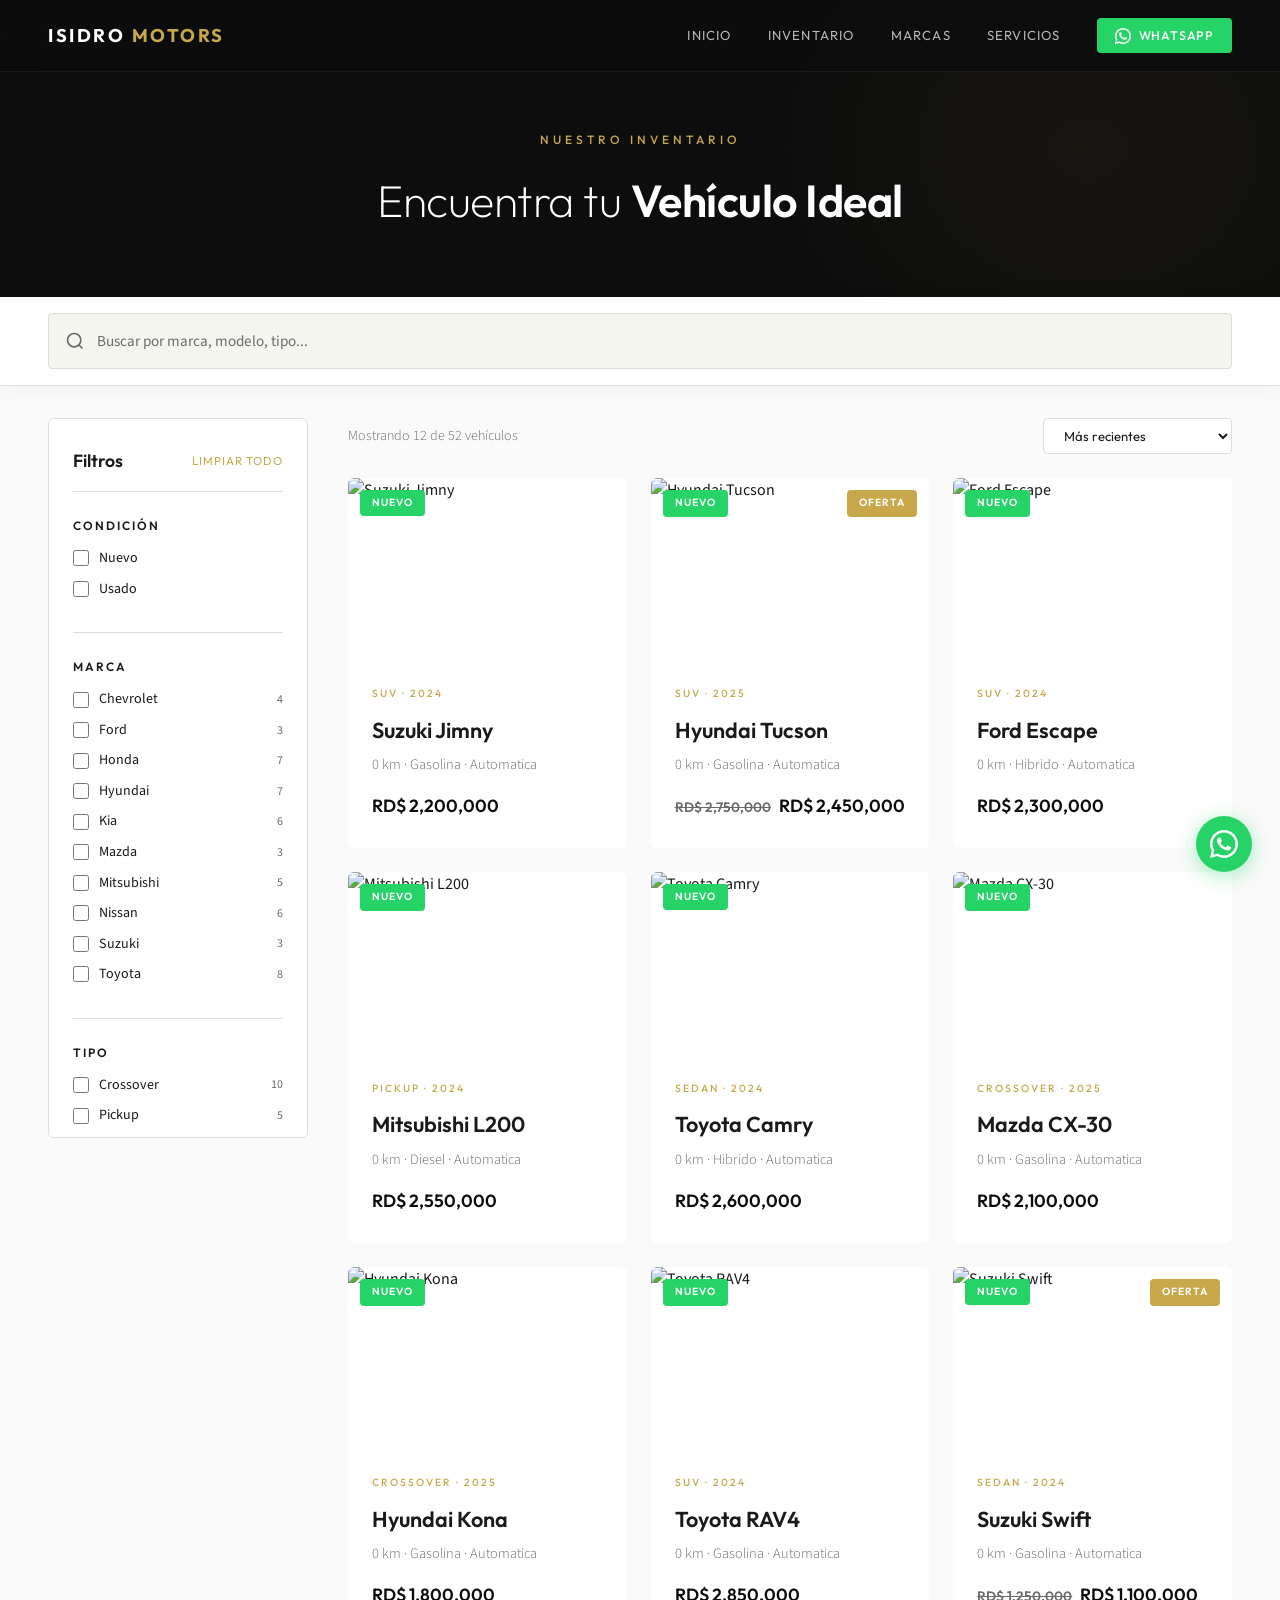
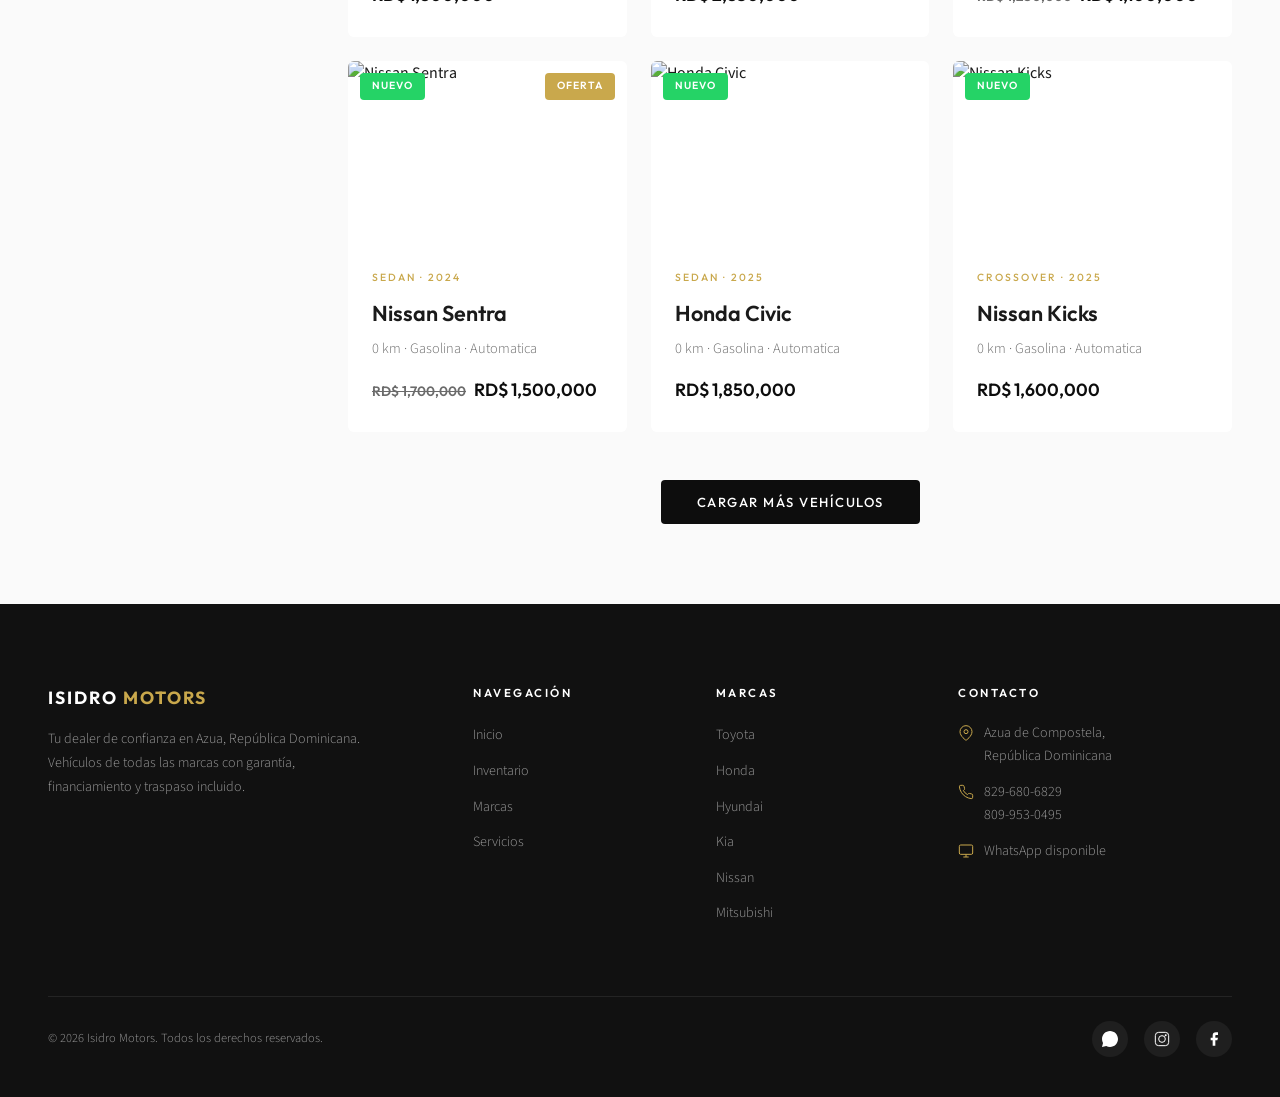
==== inventario.html @ aa9e4e42 "Isidro Motors — sitio web completo con inventario de 52 vehículos - Homepage con hero search, featur" ====
<!DOCTYPE html>
<html lang="es">
<head>
  <meta charset="UTF-8">
  <meta name="viewport" content="width=device-width, initial-scale=1.0">
  <title>Inventario — Isidro Motors</title>
  <meta name="description" content="Explora nuestro inventario completo de vehículos en Azua.">
  <link rel="preconnect" href="https://fonts.googleapis.com">
  <link rel="preconnect" href="https://fonts.gstatic.com" crossorigin>
  <link href="https://fonts.googleapis.com/css2?family=Bebas+Neue&family=Outfit:wght@200;300;400;500;600;700&family=Source+Sans+3:wght@300;400;500;600&display=swap" rel="stylesheet">
  <link rel="stylesheet" href="css/shared.css">
  <link rel="stylesheet" href="css/inventario.css">
</head>
<body>

  <!-- ═══════════════════════════════════════════
       NAVBAR
  ═══════════════════════════════════════════ -->
  <nav class="navbar" id="navbar">
    <a href="index.html" class="navbar__logo">ISIDRO <span>MOTORS</span></a>
    <div class="navbar__links">
      <a href="index.html">Inicio</a>
      <a href="inventario.html">Inventario</a>
      <a href="index.html#marcas">Marcas</a>
      <a href="index.html#servicios">Servicios</a>
      <a href="https://wa.me/18296806829?text=Hola%2C%20me%20interesa%20un%20veh%C3%ADculo" class="navbar__whatsapp" target="_blank" rel="noopener">
        <svg viewBox="0 0 24 24"><path d="M17.472 14.382c-.297-.149-1.758-.867-2.03-.967-.273-.099-.471-.148-.67.15-.197.297-.767.966-.94 1.164-.173.199-.347.223-.644.075-.297-.15-1.255-.463-2.39-1.475-.883-.788-1.48-1.761-1.653-2.059-.173-.297-.018-.458.13-.606.134-.133.298-.347.446-.52.149-.174.198-.298.298-.497.099-.198.05-.371-.025-.52-.075-.149-.669-1.612-.916-2.207-.242-.579-.487-.5-.669-.51-.173-.008-.371-.01-.57-.01-.198 0-.52.074-.792.372-.272.297-1.04 1.016-1.04 2.479 0 1.462 1.065 2.875 1.213 3.074.149.198 2.096 3.2 5.077 4.487.709.306 1.262.489 1.694.625.712.227 1.36.195 1.871.118.571-.085 1.758-.719 2.006-1.413.248-.694.248-1.289.173-1.413-.074-.124-.272-.198-.57-.347z"/><path d="M12 0C5.373 0 0 5.373 0 12c0 2.118.553 4.106 1.519 5.834L0 24l6.335-1.652A11.943 11.943 0 0012 24c6.627 0 12-5.373 12-12S18.627 0 12 0zm0 21.818c-1.855 0-3.63-.5-5.182-1.446l-.37-.222-3.842 1.007 1.024-3.742-.243-.387A9.78 9.78 0 012.182 12c0-5.41 4.408-9.818 9.818-9.818S21.818 6.59 21.818 12s-4.408 9.818-9.818 9.818z"/></svg>
        WhatsApp
      </a>
    </div>
    <button class="navbar__burger" id="burger" aria-label="Abrir menu">
      <span></span><span></span><span></span>
    </button>
  </nav>

  <!-- Mobile Menu -->
  <div class="mobile-menu" id="mobileMenu">
    <a href="index.html" class="mobile-link">Inicio</a>
    <a href="inventario.html" class="mobile-link">Inventario</a>
    <a href="index.html#marcas" class="mobile-link">Marcas</a>
    <a href="index.html#servicios" class="mobile-link">Servicios</a>
    <a href="https://wa.me/18296806829?text=Hola%2C%20me%20interesa%20un%20veh%C3%ADculo" target="_blank" rel="noopener" class="btn btn--whatsapp" style="margin-top:16px;">
      <svg viewBox="0 0 24 24" style="width:18px;height:18px;fill:#fff"><path d="M17.472 14.382c-.297-.149-1.758-.867-2.03-.967-.273-.099-.471-.148-.67.15-.197.297-.767.966-.94 1.164-.173.199-.347.223-.644.075-.297-.15-1.255-.463-2.39-1.475-.883-.788-1.48-1.761-1.653-2.059-.173-.297-.018-.458.13-.606.134-.133.298-.347.446-.52.149-.174.198-.298.298-.497.099-.198.05-.371-.025-.52-.075-.149-.669-1.612-.916-2.207-.242-.579-.487-.5-.669-.51-.173-.008-.371-.01-.57-.01-.198 0-.52.074-.792.372-.272.297-1.04 1.016-1.04 2.479 0 1.462 1.065 2.875 1.213 3.074.149.198 2.096 3.2 5.077 4.487.709.306 1.262.489 1.694.625.712.227 1.36.195 1.871.118.571-.085 1.758-.719 2.006-1.413.248-.694.248-1.289.173-1.413-.074-.124-.272-.198-.57-.347z"/><path d="M12 0C5.373 0 0 5.373 0 12c0 2.118.553 4.106 1.519 5.834L0 24l6.335-1.652A11.943 11.943 0 0012 24c6.627 0 12-5.373 12-12S18.627 0 12 0zm0 21.818c-1.855 0-3.63-.5-5.182-1.446l-.37-.222-3.842 1.007 1.024-3.742-.243-.387A9.78 9.78 0 012.182 12c0-5.41 4.408-9.818 9.818-9.818S21.818 6.59 21.818 12s-4.408 9.818-9.818 0z"/></svg>
      WhatsApp
    </a>
  </div>

  <!-- ═══════════════════════════════════════════
       MINI HERO
  ═══════════════════════════════════════════ -->
  <section class="inv-hero">
    <div class="section-header" style="margin-bottom:0">
      <p class="section-label" style="color:var(--color-accent)">Nuestro Inventario</p>
      <h1 class="inv-hero__title">Encuentra tu <strong>Vehículo Ideal</strong></h1>
    </div>
  </section>

  <!-- ═══════════════════════════════════════════
       STICKY SEARCH BAR
  ═══════════════════════════════════════════ -->
  <div class="inv-search" id="invSearch">
    <div class="inv-search__inner">
      <svg class="inv-search__icon" viewBox="0 0 24 24"><circle cx="11" cy="11" r="8"/><line x1="21" y1="21" x2="16.65" y2="16.65"/></svg>
      <input type="text" id="searchInput" placeholder="Buscar por marca, modelo, tipo..." autocomplete="off">
      <button class="inv-search__clear" id="searchClear" style="display:none">&times;</button>
    </div>
  </div>

  <!-- ═══════════════════════════════════════════
       MAIN CONTENT (SIDEBAR + RESULTS)
  ═══════════════════════════════════════════ -->
  <main class="inv-main">
    <!-- FILTER OVERLAY (mobile) -->
    <div class="inv-filters-overlay" id="filtersOverlay"></div>

    <!-- FILTER SIDEBAR -->
    <aside class="inv-filters" id="filterSidebar">
      <div class="inv-filters__header">
        <h3 class="inv-filters__title">Filtros</h3>
        <button class="inv-filters__close" id="filtersClose">&times;</button>
        <button class="inv-filters__reset" id="resetFilters">Limpiar todo</button>
      </div>

      <!-- Condicion -->
      <div class="inv-filter-group">
        <h4 class="inv-filter-group__title">Condición</h4>
        <label class="inv-checkbox"><input type="checkbox" value="Nuevo" name="condicion"> Nuevo</label>
        <label class="inv-checkbox"><input type="checkbox" value="Usado" name="condicion"> Usado</label>
      </div>

      <!-- Marca - populated by JS -->
      <div class="inv-filter-group">
        <h4 class="inv-filter-group__title">Marca</h4>
        <div id="brandFilters"></div>
      </div>

      <!-- Tipo - populated by JS -->
      <div class="inv-filter-group">
        <h4 class="inv-filter-group__title">Tipo</h4>
        <div id="typeFilters"></div>
      </div>

      <!-- Año -->
      <div class="inv-filter-group">
        <h4 class="inv-filter-group__title">Año</h4>
        <div class="inv-range-row">
          <select id="yearFrom"><option value="">Desde</option></select>
          <span>—</span>
          <select id="yearTo"><option value="">Hasta</option></select>
        </div>
      </div>

      <!-- Precio -->
      <div class="inv-filter-group">
        <h4 class="inv-filter-group__title">Precio (RD$)</h4>
        <div class="inv-range-row">
          <select id="priceFrom"><option value="">Mínimo</option></select>
          <span>—</span>
          <select id="priceTo"><option value="">Máximo</option></select>
        </div>
      </div>

      <!-- Combustible -->
      <div class="inv-filter-group">
        <h4 class="inv-filter-group__title">Combustible</h4>
        <div id="fuelFilters"></div>
      </div>

      <!-- Transmision -->
      <div class="inv-filter-group">
        <h4 class="inv-filter-group__title">Transmisión</h4>
        <label class="inv-checkbox"><input type="checkbox" value="Automatica" name="transmision"> Automática</label>
        <label class="inv-checkbox"><input type="checkbox" value="Manual" name="transmision"> Manual</label>
      </div>
    </aside>

    <!-- RESULTS -->
    <section class="inv-results">
      <div class="inv-toolbar">
        <p class="inv-toolbar__count" id="resultCount"></p>
        <div class="inv-toolbar__actions">
          <button class="inv-toolbar__filter-btn" id="mobileFilterToggle">
            <svg viewBox="0 0 24 24"><line x1="4" y1="6" x2="20" y2="6"/><line x1="4" y1="12" x2="16" y2="12"/><line x1="4" y1="18" x2="12" y2="18"/></svg>
            Filtros
          </button>
          <select class="inv-sort" id="sortSelect">
            <option value="recientes">Más recientes</option>
            <option value="precio-asc">Precio: menor a mayor</option>
            <option value="precio-desc">Precio: mayor a menor</option>
            <option value="ano-desc">Año: más nuevo</option>
            <option value="ano-asc">Año: más antiguo</option>
            <option value="marca-az">Marca: A-Z</option>
          </select>
        </div>
      </div>

      <div class="inv-active-filters" id="activeFilters"></div>
      <div class="inv-grid" id="vehicleGrid"></div>

      <div class="inv-pagination" id="pagination">
        <button class="btn btn--dark" id="loadMoreBtn">Cargar Más Vehículos</button>
      </div>

      <div class="inv-empty" id="emptyState" style="display:none">
        <svg viewBox="0 0 24 24" style="width:64px;height:64px;stroke:var(--color-text-muted);fill:none;stroke-width:1"><circle cx="11" cy="11" r="8"/><line x1="21" y1="21" x2="16.65" y2="16.65"/></svg>
        <h3>No se encontraron vehículos</h3>
        <p>Intenta con otros filtros o contáctanos por WhatsApp</p>
        <button class="btn btn--accent" id="emptyReset">Limpiar Filtros</button>
      </div>
    </section>
  </main>

  <!-- ═══════════════════════════════════════════
       FOOTER
  ═══════════════════════════════════════════ -->
  <footer>
    <div class="footer__inner">
      <div>
        <p class="footer__brand-name">ISIDRO <span>MOTORS</span></p>
        <p class="footer__brand-text">Tu dealer de confianza en Azua, República Dominicana. Vehículos de todas las marcas con garantía, financiamiento y traspaso incluido.</p>
      </div>
      <div>
        <h4 class="footer__heading">Navegación</h4>
        <ul class="footer__links">
          <li><a href="index.html">Inicio</a></li>
          <li><a href="inventario.html">Inventario</a></li>
          <li><a href="index.html#marcas">Marcas</a></li>
          <li><a href="index.html#servicios">Servicios</a></li>
        </ul>
      </div>
      <div>
        <h4 class="footer__heading">Marcas</h4>
        <ul class="footer__links">
          <li><a href="index.html#marcas">Toyota</a></li>
          <li><a href="index.html#marcas">Honda</a></li>
          <li><a href="index.html#marcas">Hyundai</a></li>
          <li><a href="index.html#marcas">Kia</a></li>
          <li><a href="index.html#marcas">Nissan</a></li>
          <li><a href="index.html#marcas">Mitsubishi</a></li>
        </ul>
      </div>
      <div>
        <h4 class="footer__heading">Contacto</h4>
        <div class="footer__contact-item">
          <svg viewBox="0 0 24 24"><path d="M21 10c0 7-9 13-9 13s-9-6-9-13a9 9 0 0 1 18 0z"/><circle cx="12" cy="10" r="3"/></svg>
          <span>Azua de Compostela,<br>República Dominicana</span>
        </div>
        <div class="footer__contact-item">
          <svg viewBox="0 0 24 24"><path d="M22 16.92v3a2 2 0 0 1-2.18 2 19.79 19.79 0 0 1-8.63-3.07 19.5 19.5 0 0 1-6-6 19.79 19.79 0 0 1-3.07-8.67A2 2 0 0 1 4.11 2h3a2 2 0 0 1 2 1.72c.127.96.361 1.903.7 2.81a2 2 0 0 1-.45 2.11L8.09 9.91a16 16 0 0 0 6 6l1.27-1.27a2 2 0 0 1 2.11-.45c.907.339 1.85.573 2.81.7A2 2 0 0 1 22 16.92z"/></svg>
          <span>829-680-6829<br>809-953-0495</span>
        </div>
        <div class="footer__contact-item">
          <svg viewBox="0 0 24 24"><rect x="2" y="3" width="20" height="14" rx="2" ry="2"/><line x1="8" y1="21" x2="16" y2="21"/><line x1="12" y1="17" x2="12" y2="21"/></svg>
          <span>WhatsApp disponible</span>
        </div>
      </div>
    </div>
    <div class="footer__bottom">
      <p class="footer__copy">&copy; 2026 Isidro Motors. Todos los derechos reservados.</p>
      <div class="footer__socials">
        <a href="https://wa.me/18296806829" target="_blank" rel="noopener" aria-label="WhatsApp">
          <svg viewBox="0 0 24 24"><path d="M17.472 14.382c-.297-.149-1.758-.867-2.03-.967-.273-.099-.471-.148-.67.15-.197.297-.767.966-.94 1.164-.173.199-.347.223-.644.075-.297-.15-1.255-.463-2.39-1.475-.883-.788-1.48-1.761-1.653-2.059-.173-.297-.018-.458.13-.606.134-.133.298-.347.446-.52.149-.174.198-.298.298-.497.099-.198.05-.371-.025-.52-.075-.149-.669-1.612-.916-2.207-.242-.579-.487-.5-.669-.51-.173-.008-.371-.01-.57-.01-.198 0-.52.074-.792.372-.272.297-1.04 1.016-1.04 2.479 0 1.462 1.065 2.875 1.213 3.074.149.198 2.096 3.2 5.077 4.487.709.306 1.262.489 1.694.625.712.227 1.36.195 1.871.118.571-.085 1.758-.719 2.006-1.413.248-.694.248-1.289.173-1.413-.074-.124-.272-.198-.57-.347z"/><path d="M12 0C5.373 0 0 5.373 0 12c0 2.118.553 4.106 1.519 5.834L0 24l6.335-1.652A11.943 11.943 0 0012 24c6.627 0 12-5.373 12-12S18.627 0 12 0z"/></svg>
        </a>
        <a href="https://www.instagram.com/" target="_blank" rel="noopener" aria-label="Instagram">
          <svg viewBox="0 0 24 24"><rect x="2" y="2" width="20" height="20" rx="5" ry="5" fill="none" stroke="#fff" stroke-width="1.5"/><circle cx="12" cy="12" r="5" fill="none" stroke="#fff" stroke-width="1.5"/><circle cx="17.5" cy="6.5" r="1.5" fill="#fff"/></svg>
        </a>
        <a href="https://www.facebook.com/" target="_blank" rel="noopener" aria-label="Facebook">
          <svg viewBox="0 0 24 24"><path d="M18 2h-3a5 5 0 0 0-5 5v3H7v4h3v8h4v-8h3l1-4h-4V7a1 1 0 0 1 1-1h3z"/></svg>
        </a>
      </div>
    </div>
  </footer>

  <!-- ═══════════════════════════════════════════
       FLOATING WHATSAPP BUTTON
  ═══════════════════════════════════════════ -->
  <a href="https://wa.me/18296806829?text=Hola%2C%20me%20interesa%20un%20veh%C3%ADculo%20en%20Isidro%20Motors" target="_blank" rel="noopener" class="whatsapp-float" aria-label="Contactar por WhatsApp">
    <svg viewBox="0 0 24 24"><path d="M17.472 14.382c-.297-.149-1.758-.867-2.03-.967-.273-.099-.471-.148-.67.15-.197.297-.767.966-.94 1.164-.173.199-.347.223-.644.075-.297-.15-1.255-.463-2.39-1.475-.883-.788-1.48-1.761-1.653-2.059-.173-.297-.018-.458.13-.606.134-.133.298-.347.446-.52.149-.174.198-.298.298-.497.099-.198.05-.371-.025-.52-.075-.149-.669-1.612-.916-2.207-.242-.579-.487-.5-.669-.51-.173-.008-.371-.01-.57-.01-.198 0-.52.074-.792.372-.272.297-1.04 1.016-1.04 2.479 0 1.462 1.065 2.875 1.213 3.074.149.198 2.096 3.2 5.077 4.487.709.306 1.262.489 1.694.625.712.227 1.36.195 1.871.118.571-.085 1.758-.719 2.006-1.413.248-.694.248-1.289.173-1.413-.074-.124-.272-.198-.57-.347z"/><path d="M12 0C5.373 0 0 5.373 0 12c0 2.118.553 4.106 1.519 5.834L0 24l6.335-1.652A11.943 11.943 0 0012 24c6.627 0 12-5.373 12-12S18.627 0 12 0zm0 21.818c-1.855 0-3.63-.5-5.182-1.446l-.37-.222-3.842 1.007 1.024-3.742-.243-.387A9.78 9.78 0 012.182 12c0-5.41 4.408-9.818 9.818-9.818S21.818 6.59 21.818 12s-4.408 9.818-9.818 9.818z"/></svg>
  </a>

  <!-- ═══════════════════════════════════════════
       SCRIPTS
  ═══════════════════════════════════════════ -->
  <script src="js/vehiculos-data.js"></script>
  <script src="js/shared.js"></script>
  <script src="js/inventario.js"></script>
</body>
</html>
---- css/shared.css ----
/* ═══════════════════════════════════════════
   DESIGN TOKENS
═══════════════════════════════════════════ */
:root {
  --color-primary: #0d0d0d;
  --color-secondary: #1a1a1a;
  --color-dark: #111111;
  --color-accent: #c9a84c;
  --color-accent-hover: #b8932f;
  --color-bg-light: #f5f5f0;
  --color-bg-white: #fafafa;
  --color-bg-warm: #f0ece4;
  --color-text-dark: #1a1a1a;
  --color-text-light: #e8e6e1;
  --color-text-muted: #6b6b6b;
  --color-text-muted-light: #999;
  --color-border: #e0ddd5;
  --color-overlay: rgba(10, 10, 10, 0.55);
  --font-display: 'Bebas Neue', 'Impact', sans-serif;
  --font-heading: 'Outfit', 'Helvetica Neue', sans-serif;
  --font-body: 'Source Sans 3', 'Helvetica', sans-serif;
  --radius-sm: 4px;
  --radius-md: 6px;
  --transition: 0.3s cubic-bezier(0.25, 0.46, 0.45, 0.94);
  --max-width: 1340px;
}

/* ═══════════════════════════════════════════
   RESET & BASE
═══════════════════════════════════════════ */
*, *::before, *::after {
  margin: 0;
  padding: 0;
  box-sizing: border-box;
}

html {
  scroll-behavior: smooth;
  -webkit-font-smoothing: antialiased;
  -moz-osx-font-smoothing: grayscale;
}

body {
  font-family: var(--font-body);
  font-weight: 400;
  color: var(--color-text-dark);
  background: var(--color-bg-white);
  line-height: 1.6;
  overflow-x: hidden;
}

img {
  max-width: 100%;
  height: auto;
  display: block;
}

a {
  text-decoration: none;
  color: inherit;
  transition: color var(--transition);
}

ul { list-style: none; }

/* ═══════════════════════════════════════════
   NAVBAR
═══════════════════════════════════════════ */
.navbar {
  position: fixed;
  top: 0;
  left: 0;
  width: 100%;
  z-index: 9999;
  padding: 0 48px;
  height: 72px;
  display: flex;
  align-items: center;
  justify-content: space-between;
  background: rgba(13, 13, 13, 0.92);
  backdrop-filter: blur(20px);
  -webkit-backdrop-filter: blur(20px);
  border-bottom: 1px solid rgba(255,255,255,0.06);
  transition: background var(--transition), box-shadow var(--transition);
}

.navbar.scrolled {
  background: rgba(13, 13, 13, 0.98);
  box-shadow: 0 2px 40px rgba(0,0,0,0.3);
}

.navbar__logo {
  font-family: var(--font-heading);
  font-weight: 700;
  font-size: 1.15rem;
  color: #fff;
  letter-spacing: 2.5px;
  text-transform: uppercase;
  white-space: nowrap;
}

.navbar__logo span {
  color: var(--color-accent);
}

.navbar__links {
  display: flex;
  gap: 36px;
  align-items: center;
}

.navbar__links a {
  font-family: var(--font-heading);
  font-size: 0.82rem;
  font-weight: 400;
  color: rgba(255,255,255,0.7);
  letter-spacing: 1.2px;
  text-transform: uppercase;
  transition: color var(--transition);
  position: relative;
}

.navbar__links a::after {
  content: '';
  position: absolute;
  bottom: -4px;
  left: 0;
  width: 0;
  height: 1px;
  background: var(--color-accent);
  transition: width var(--transition);
}

.navbar__links a:hover {
  color: #fff;
}

.navbar__links a:hover::after {
  width: 100%;
}

.navbar__whatsapp {
  display: flex;
  align-items: center;
  gap: 8px;
  background: #25D366;
  color: #fff !important;
  padding: 8px 18px;
  border-radius: var(--radius-sm);
  font-size: 0.78rem !important;
  font-weight: 500 !important;
  letter-spacing: 0.8px !important;
  transition: background var(--transition), transform var(--transition) !important;
}

.navbar__whatsapp:hover {
  background: #1fb855 !important;
  transform: translateY(-1px);
}

.navbar__whatsapp::after { display: none !important; }

.navbar__whatsapp svg {
  width: 16px;
  height: 16px;
  fill: #fff;
}

.navbar__burger {
  display: none;
  flex-direction: column;
  gap: 5px;
  cursor: pointer;
  padding: 4px;
  background: none;
  border: none;
}

.navbar__burger span {
  display: block;
  width: 24px;
  height: 2px;
  background: #fff;
  transition: transform var(--transition), opacity var(--transition);
}

.navbar__burger.active span:nth-child(1) {
  transform: rotate(45deg) translate(5px, 5px);
}
.navbar__burger.active span:nth-child(2) {
  opacity: 0;
}
.navbar__burger.active span:nth-child(3) {
  transform: rotate(-45deg) translate(5px, -5px);
}

/* ═══════════════════════════════════════════
   BUTTONS
═══════════════════════════════════════════ */
.btn {
  display: inline-flex;
  align-items: center;
  gap: 8px;
  font-family: var(--font-heading);
  font-size: 0.82rem;
  font-weight: 500;
  letter-spacing: 1.5px;
  text-transform: uppercase;
  padding: 14px 36px;
  border: none;
  border-radius: var(--radius-sm);
  cursor: pointer;
  transition: all var(--transition);
}

.btn--primary {
  background: #fff;
  color: var(--color-primary);
}

.btn--primary:hover {
  background: var(--color-accent);
  color: #fff;
  transform: translateY(-2px);
  box-shadow: 0 8px 30px rgba(201, 168, 76, 0.3);
}

.btn--outline {
  background: transparent;
  color: #fff;
  border: 1px solid rgba(255,255,255,0.35);
}

.btn--outline:hover {
  border-color: #fff;
  background: rgba(255,255,255,0.08);
  transform: translateY(-2px);
}

.btn--dark {
  background: var(--color-primary);
  color: #fff;
}

.btn--dark:hover {
  background: var(--color-secondary);
  transform: translateY(-2px);
  box-shadow: 0 8px 30px rgba(0,0,0,0.2);
}

.btn--accent {
  background: var(--color-accent);
  color: #fff;
}

.btn--accent:hover {
  background: var(--color-accent-hover);
  transform: translateY(-2px);
  box-shadow: 0 8px 30px rgba(201, 168, 76, 0.3);
}

.btn--whatsapp {
  background: #25D366;
  color: #fff;
}

.btn--whatsapp:hover {
  background: #1fb855;
  transform: translateY(-2px);
  box-shadow: 0 8px 30px rgba(37,211,102,0.3);
}

.btn--whatsapp svg {
  width: 18px;
  height: 18px;
  fill: #fff;
}

/* ═══════════════════════════════════════════
   SECTION HEADER
═══════════════════════════════════════════ */
.section-header {
  text-align: center;
  margin-bottom: 64px;
}

.section-label {
  font-family: var(--font-heading);
  font-size: 0.75rem;
  font-weight: 500;
  color: var(--color-accent);
  letter-spacing: 4px;
  text-transform: uppercase;
  margin-bottom: 16px;
}

.section-title {
  font-family: var(--font-heading);
  font-size: clamp(2rem, 3.5vw, 3rem);
  font-weight: 200;
  color: var(--color-text-dark);
  letter-spacing: -0.5px;
  line-height: 1.15;
}

.section-title strong {
  font-weight: 600;
}

/* ═══════════════════════════════════════════
   FEATURED CARDS
═══════════════════════════════════════════ */
.featured__grid {
  display: grid;
  grid-template-columns: repeat(3, 1fr);
  gap: 24px;
  max-width: var(--max-width);
  margin: 0 auto;
}

.featured__card {
  position: relative;
  border-radius: var(--radius-md);
  overflow: hidden;
  background: #fff;
  transition: transform var(--transition), box-shadow var(--transition);
  cursor: pointer;
}

.featured__card:hover {
  transform: translateY(-6px);
  box-shadow: 0 20px 60px rgba(0,0,0,0.1);
}

.featured__card-img {
  width: 100%;
  aspect-ratio: 16/10;
  object-fit: cover;
  transition: transform 0.6s ease;
}

.featured__card:hover .featured__card-img {
  transform: scale(1.04);
}

.featured__card-body {
  padding: 28px 24px;
}

.featured__card-tag {
  display: inline-block;
  font-family: var(--font-heading);
  font-size: 0.65rem;
  font-weight: 500;
  letter-spacing: 2px;
  text-transform: uppercase;
  color: var(--color-accent);
  margin-bottom: 10px;
}

.featured__card-title {
  font-family: var(--font-heading);
  font-size: 1.35rem;
  font-weight: 600;
  color: var(--color-text-dark);
  margin-bottom: 6px;
}

.featured__card-desc {
  font-size: 0.9rem;
  color: var(--color-text-muted);
  font-weight: 300;
  margin-bottom: 16px;
}

.featured__card-price {
  font-family: var(--font-heading);
  font-size: 1.1rem;
  font-weight: 600;
  color: var(--color-primary);
}

.featured__card-price span {
  font-size: 0.8rem;
  font-weight: 300;
  color: var(--color-text-muted);
}

/* ═══════════════════════════════════════════
   MOBILE MENU OVERLAY
═══════════════════════════════════════════ */
.mobile-menu {
  position: fixed;
  inset: 0;
  background: rgba(13,13,13,0.98);
  z-index: 9998;
  display: flex;
  flex-direction: column;
  align-items: center;
  justify-content: center;
  gap: 32px;
  opacity: 0;
  pointer-events: none;
  transition: opacity 0.4s ease;
}

.mobile-menu.active {
  opacity: 1;
  pointer-events: all;
}

.mobile-menu a {
  font-family: var(--font-heading);
  font-size: 1.8rem;
  font-weight: 300;
  color: rgba(255,255,255,0.8);
  letter-spacing: 3px;
  text-transform: uppercase;
  transition: color var(--transition);
}

.mobile-menu a:hover {
  color: var(--color-accent);
}

/* ═══════════════════════════════════════════
   FOOTER
═══════════════════════════════════════════ */
footer {
  background: var(--color-dark);
  color: var(--color-text-muted-light);
  padding: 80px 48px 40px;
}

.footer__inner {
  max-width: var(--max-width);
  margin: 0 auto;
  display: grid;
  grid-template-columns: 2fr 1fr 1fr 1.5fr;
  gap: 60px;
}

.footer__brand-name {
  font-family: var(--font-heading);
  font-size: 1.1rem;
  font-weight: 700;
  color: #fff;
  letter-spacing: 2px;
  text-transform: uppercase;
  margin-bottom: 16px;
}

.footer__brand-name span {
  color: var(--color-accent);
}

.footer__brand-text {
  font-size: 0.88rem;
  line-height: 1.7;
  color: var(--color-text-muted-light);
  font-weight: 300;
  max-width: 320px;
}

.footer__heading {
  font-family: var(--font-heading);
  font-size: 0.72rem;
  font-weight: 600;
  color: #fff;
  letter-spacing: 2.5px;
  text-transform: uppercase;
  margin-bottom: 20px;
}

.footer__links li {
  margin-bottom: 10px;
}

.footer__links a {
  font-size: 0.88rem;
  color: var(--color-text-muted-light);
  font-weight: 300;
  transition: color var(--transition);
}

.footer__links a:hover {
  color: var(--color-accent);
}

.footer__contact-item {
  display: flex;
  align-items: flex-start;
  gap: 10px;
  margin-bottom: 14px;
  font-size: 0.88rem;
  font-weight: 300;
}

.footer__contact-item svg {
  width: 16px;
  height: 16px;
  stroke: var(--color-accent);
  fill: none;
  stroke-width: 1.5;
  flex-shrink: 0;
  margin-top: 3px;
}

.footer__bottom {
  max-width: var(--max-width);
  margin: 60px auto 0;
  padding-top: 24px;
  border-top: 1px solid rgba(255,255,255,0.08);
  display: flex;
  justify-content: space-between;
  align-items: center;
  flex-wrap: wrap;
  gap: 16px;
}

.footer__copy {
  font-size: 0.78rem;
  color: var(--color-text-muted-light);
  font-weight: 300;
}

.footer__socials {
  display: flex;
  gap: 16px;
}

.footer__socials a {
  width: 36px;
  height: 36px;
  border-radius: 50%;
  background: rgba(255,255,255,0.06);
  display: flex;
  align-items: center;
  justify-content: center;
  transition: background var(--transition), transform var(--transition);
}

.footer__socials a:hover {
  background: var(--color-accent);
  transform: translateY(-2px);
}

.footer__socials svg {
  width: 16px;
  height: 16px;
  fill: #fff;
}

/* ═══════════════════════════════════════════
   FLOATING WHATSAPP BUTTON
═══════════════════════════════════════════ */
.whatsapp-float {
  position: fixed;
  bottom: 28px;
  right: 28px;
  width: 56px;
  height: 56px;
  background: #25D366;
  border-radius: 50%;
  display: flex;
  align-items: center;
  justify-content: center;
  z-index: 9998;
  box-shadow: 0 4px 20px rgba(37,211,102,0.4);
  transition: transform var(--transition), box-shadow var(--transition);
  cursor: pointer;
}

.whatsapp-float:hover {
  transform: scale(1.08);
  box-shadow: 0 6px 28px rgba(37,211,102,0.5);
}

.whatsapp-float svg {
  width: 28px;
  height: 28px;
  fill: #fff;
}

/* ═══════════════════════════════════════════
   ANIMATIONS
═══════════════════════════════════════════ */
@keyframes fadeUp {
  to {
    opacity: 1;
    transform: translateY(0);
  }
}

.reveal {
  opacity: 0;
  transform: translateY(40px);
  transition: opacity 0.7s ease, transform 0.7s ease;
}

.reveal.visible {
  opacity: 1;
  transform: translateY(0);
}

.reveal-stagger {
  opacity: 0;
  transform: translateY(30px);
  transition: opacity 0.6s ease, transform 0.6s ease;
}

.reveal-stagger.visible {
  opacity: 1;
  transform: translateY(0);
}

/* ═══════════════════════════════════════════
   RESPONSIVE
═══════════════════════════════════════════ */
@media (max-width: 1200px) {
  .footer__inner {
    grid-template-columns: 1fr 1fr;
    gap: 40px;
  }
}

@media (max-width: 1024px) {
  .featured__grid {
    grid-template-columns: repeat(2, 1fr);
  }

  .navbar__links {
    display: none;
  }

  .navbar__burger {
    display: flex;
  }

  .navbar {
    padding: 0 24px;
  }

  .featured,
  footer {
    padding-left: 24px;
    padding-right: 24px;
  }
}

@media (max-width: 768px) {
  .featured__grid {
    grid-template-columns: 1fr;
    max-width: 500px;
  }

  .footer__inner {
    grid-template-columns: 1fr;
    gap: 36px;
  }

  .footer__bottom {
    flex-direction: column;
    text-align: center;
  }
}

@media (max-width: 480px) {
  .featured,
  footer {
    padding-left: 16px;
    padding-right: 16px;
  }
}

/* ═══════════════════════════════════════════
   INVENTORY BADGES
═══════════════════════════════════════════ */
.inv-badge {
  position: absolute;
  top: 12px;
  left: 12px;
  font-family: var(--font-heading);
  font-size: 0.65rem;
  font-weight: 600;
  letter-spacing: 1px;
  text-transform: uppercase;
  padding: 5px 12px;
  border-radius: var(--radius-sm);
  z-index: 2;
}
.inv-badge--new { background: #25D366; color: #fff; }
.inv-badge--offer { background: var(--color-accent); color: #fff; }
.inv-badge--used { background: rgba(0,0,0,0.6); color: #fff; backdrop-filter: blur(8px); }
---- css/inventario.css ----
/* ═══════════════════════════════════════════
   INVENTARIO PAGE — Isidro Motors
   Filters, search, grid, pagination
═══════════════════════════════════════════ */

/* ─── Mini Hero ─── */
.inv-hero {
  background: var(--color-primary);
  padding: 130px 48px 60px;
  text-align: center;
  position: relative;
  overflow: hidden;
}

.inv-hero::before {
  content: '';
  position: absolute;
  top: -40%;
  right: -10%;
  width: 50%;
  height: 180%;
  background: radial-gradient(ellipse, rgba(201,168,76,0.05) 0%, transparent 70%);
  pointer-events: none;
}

.inv-hero__title {
  font-family: var(--font-heading);
  font-size: clamp(2rem, 3.5vw, 3rem);
  font-weight: 200;
  color: #fff;
  letter-spacing: -0.5px;
  position: relative;
}

.inv-hero__title strong {
  font-weight: 600;
}

/* ─── Sticky Search Bar ─── */
.inv-search {
  position: sticky;
  top: 72px;
  z-index: 100;
  background: #fff;
  padding: 16px 48px;
  border-bottom: 1px solid var(--color-border);
  box-shadow: 0 2px 20px rgba(0,0,0,0.04);
}

.inv-search__inner {
  max-width: var(--max-width);
  margin: 0 auto;
  display: flex;
  align-items: center;
  gap: 12px;
  background: var(--color-bg-light);
  border: 1px solid var(--color-border);
  border-radius: var(--radius-sm);
  padding: 4px 16px;
  transition: border-color var(--transition);
}

.inv-search__inner:focus-within {
  border-color: var(--color-accent);
}

.inv-search__icon {
  width: 20px;
  height: 20px;
  stroke: var(--color-text-muted);
  fill: none;
  stroke-width: 2;
  flex-shrink: 0;
}

.inv-search__inner input {
  flex: 1;
  border: none;
  background: none;
  outline: none;
  font-family: var(--font-body);
  font-size: 0.95rem;
  padding: 12px 0;
  color: var(--color-text-dark);
}

.inv-search__inner input::placeholder {
  color: var(--color-text-muted);
}

.inv-search__clear {
  background: none;
  border: none;
  font-size: 1.1rem;
  color: var(--color-text-muted);
  cursor: pointer;
  padding: 4px 8px;
  transition: color var(--transition);
}

.inv-search__clear:hover {
  color: var(--color-text-dark);
}

/* ─── Main Layout ─── */
.inv-main {
  max-width: var(--max-width);
  margin: 0 auto;
  padding: 32px 48px 80px;
  display: grid;
  grid-template-columns: 260px 1fr;
  gap: 40px;
  align-items: start;
}

/* ─── Filter Sidebar ─── */
.inv-filters {
  position: sticky;
  top: 160px;
  background: #fff;
  border: 1px solid var(--color-border);
  border-radius: var(--radius-md);
  padding: 28px 24px;
  max-height: calc(100vh - 180px);
  overflow-y: auto;
  scrollbar-width: thin;
  scrollbar-color: var(--color-border) transparent;
}

.inv-filters::-webkit-scrollbar {
  width: 4px;
}

.inv-filters::-webkit-scrollbar-thumb {
  background: var(--color-border);
  border-radius: 4px;
}

.inv-filters__header {
  display: flex;
  justify-content: space-between;
  align-items: center;
  margin-bottom: 24px;
  padding-bottom: 16px;
  border-bottom: 1px solid var(--color-border);
}

.inv-filters__title {
  font-family: var(--font-heading);
  font-size: 1.1rem;
  font-weight: 600;
  color: var(--color-text-dark);
}

.inv-filters__reset {
  font-family: var(--font-heading);
  font-size: 0.72rem;
  letter-spacing: 1px;
  text-transform: uppercase;
  color: var(--color-accent);
  background: none;
  border: none;
  cursor: pointer;
  transition: color var(--transition);
}

.inv-filters__reset:hover {
  color: var(--color-accent-hover);
}

.inv-filters__close {
  display: none;
  background: none;
  border: none;
  font-size: 1.5rem;
  color: var(--color-text-dark);
  cursor: pointer;
  padding: 4px;
}

.inv-filter-group {
  margin-bottom: 24px;
  padding-bottom: 24px;
  border-bottom: 1px solid var(--color-border);
}

.inv-filter-group:last-child {
  border-bottom: none;
  margin-bottom: 0;
  padding-bottom: 0;
}

.inv-filter-group__title {
  font-family: var(--font-heading);
  font-size: 0.75rem;
  font-weight: 600;
  letter-spacing: 2px;
  text-transform: uppercase;
  color: var(--color-text-dark);
  margin-bottom: 12px;
}

.inv-checkbox {
  display: flex;
  align-items: center;
  gap: 10px;
  font-family: var(--font-body);
  font-size: 0.88rem;
  color: var(--color-text-dark);
  margin-bottom: 8px;
  cursor: pointer;
  transition: color var(--transition);
}

.inv-checkbox:hover {
  color: var(--color-accent);
}

.inv-checkbox input[type="checkbox"] {
  width: 16px;
  height: 16px;
  accent-color: var(--color-accent);
  cursor: pointer;
}

.inv-checkbox__count {
  margin-left: auto;
  font-size: 0.75rem;
  color: var(--color-text-muted);
}

.inv-range-row {
  display: flex;
  align-items: center;
  gap: 10px;
}

.inv-range-row span {
  color: var(--color-text-muted);
}

.inv-range-row select {
  flex: 1;
  font-family: var(--font-body);
  font-size: 0.85rem;
  padding: 8px 10px;
  border: 1px solid var(--color-border);
  border-radius: var(--radius-sm);
  background: #fff;
  color: var(--color-text-dark);
  cursor: pointer;
  outline: none;
}

.inv-range-row select:focus {
  border-color: var(--color-accent);
}

/* ─── Toolbar ─── */
.inv-toolbar {
  display: flex;
  justify-content: space-between;
  align-items: center;
  margin-bottom: 24px;
  flex-wrap: wrap;
  gap: 12px;
}

.inv-toolbar__count {
  font-family: var(--font-body);
  font-size: 0.88rem;
  color: var(--color-text-muted);
  font-weight: 300;
}

.inv-toolbar__actions {
  display: flex;
  align-items: center;
  gap: 12px;
}

.inv-toolbar__filter-btn {
  display: none;
  align-items: center;
  gap: 8px;
  font-family: var(--font-heading);
  font-size: 0.78rem;
  font-weight: 500;
  letter-spacing: 1px;
  text-transform: uppercase;
  padding: 8px 16px;
  border: 1px solid var(--color-border);
  border-radius: var(--radius-sm);
  background: #fff;
  color: var(--color-text-dark);
  cursor: pointer;
  transition: all var(--transition);
}

.inv-toolbar__filter-btn:hover {
  border-color: var(--color-accent);
  color: var(--color-accent);
}

.inv-toolbar__filter-btn svg {
  width: 16px;
  height: 16px;
  stroke: currentColor;
  fill: none;
  stroke-width: 2;
}

.inv-sort {
  font-family: var(--font-heading);
  font-size: 0.82rem;
  padding: 8px 16px;
  border: 1px solid var(--color-border);
  border-radius: var(--radius-sm);
  background: #fff;
  color: var(--color-text-dark);
  cursor: pointer;
  outline: none;
  transition: border-color var(--transition);
}

.inv-sort:focus {
  border-color: var(--color-accent);
}

/* ─── Active Filter Chips ─── */
.inv-active-filters {
  display: flex;
  flex-wrap: wrap;
  gap: 8px;
  margin-bottom: 20px;
}

.inv-active-filters:empty {
  display: none;
}

.inv-chip {
  display: inline-flex;
  align-items: center;
  gap: 6px;
  font-family: var(--font-heading);
  font-size: 0.72rem;
  letter-spacing: 0.5px;
  padding: 6px 14px;
  background: var(--color-bg-light);
  border: 1px solid var(--color-border);
  border-radius: 20px;
  color: var(--color-text-dark);
  cursor: pointer;
  transition: all var(--transition);
}

.inv-chip:hover {
  border-color: #c44;
  background: rgba(204,68,68,0.06);
  color: #c44;
}

.inv-chip__x {
  font-size: 0.85rem;
  line-height: 1;
}

/* ─── Vehicle Grid ─── */
.inv-grid {
  display: grid;
  grid-template-columns: repeat(3, 1fr);
  gap: 24px;
}

/* ─── Pagination ─── */
.inv-pagination {
  text-align: center;
  margin-top: 48px;
}

/* ─── Empty State ─── */
.inv-empty {
  text-align: center;
  padding: 80px 24px;
}

.inv-empty svg {
  margin-bottom: 24px;
  opacity: 0.4;
}

.inv-empty h3 {
  font-family: var(--font-heading);
  font-size: 1.4rem;
  font-weight: 600;
  color: var(--color-text-dark);
  margin-bottom: 8px;
}

.inv-empty p {
  font-family: var(--font-body);
  font-size: 0.95rem;
  color: var(--color-text-muted);
  font-weight: 300;
  margin-bottom: 28px;
}

/* ─── Mobile Filter Overlay ─── */
.inv-filters-overlay {
  display: none;
  position: fixed;
  inset: 0;
  background: rgba(0,0,0,0.4);
  z-index: 9996;
}

.inv-filters-overlay.active {
  display: block;
}

/* ─── Responsive ─── */
@media (max-width: 1024px) {
  .inv-main {
    grid-template-columns: 1fr;
    padding: 24px 24px 60px;
  }

  .inv-filters {
    position: fixed;
    top: 0;
    left: 0;
    width: 320px;
    height: 100vh;
    max-height: 100vh;
    z-index: 9997;
    border-radius: 0;
    transform: translateX(-100%);
    transition: transform 0.35s cubic-bezier(0.25, 0.46, 0.45, 0.94);
    box-shadow: 4px 0 30px rgba(0,0,0,0.15);
  }

  .inv-filters.open {
    transform: translateX(0);
  }

  .inv-filters__close {
    display: block;
  }

  .inv-toolbar__filter-btn {
    display: flex;
  }

  .inv-grid {
    grid-template-columns: repeat(2, 1fr);
  }

  .inv-search {
    padding: 12px 24px;
  }

  .inv-hero {
    padding: 120px 24px 48px;
  }
}

@media (max-width: 768px) {
  .inv-grid {
    grid-template-columns: repeat(2, 1fr);
    gap: 16px;
  }

  .inv-main {
    padding: 16px 16px 60px;
  }

  .inv-search {
    padding: 12px 16px;
  }

  .inv-hero {
    padding: 110px 16px 40px;
  }

  .inv-toolbar {
    flex-direction: column;
    align-items: stretch;
  }

  .inv-toolbar__actions {
    justify-content: space-between;
  }
}

@media (max-width: 480px) {
  .inv-grid {
    grid-template-columns: 1fr;
    max-width: 420px;
    margin: 0 auto;
  }

  .inv-filters {
    width: 100%;
  }
}
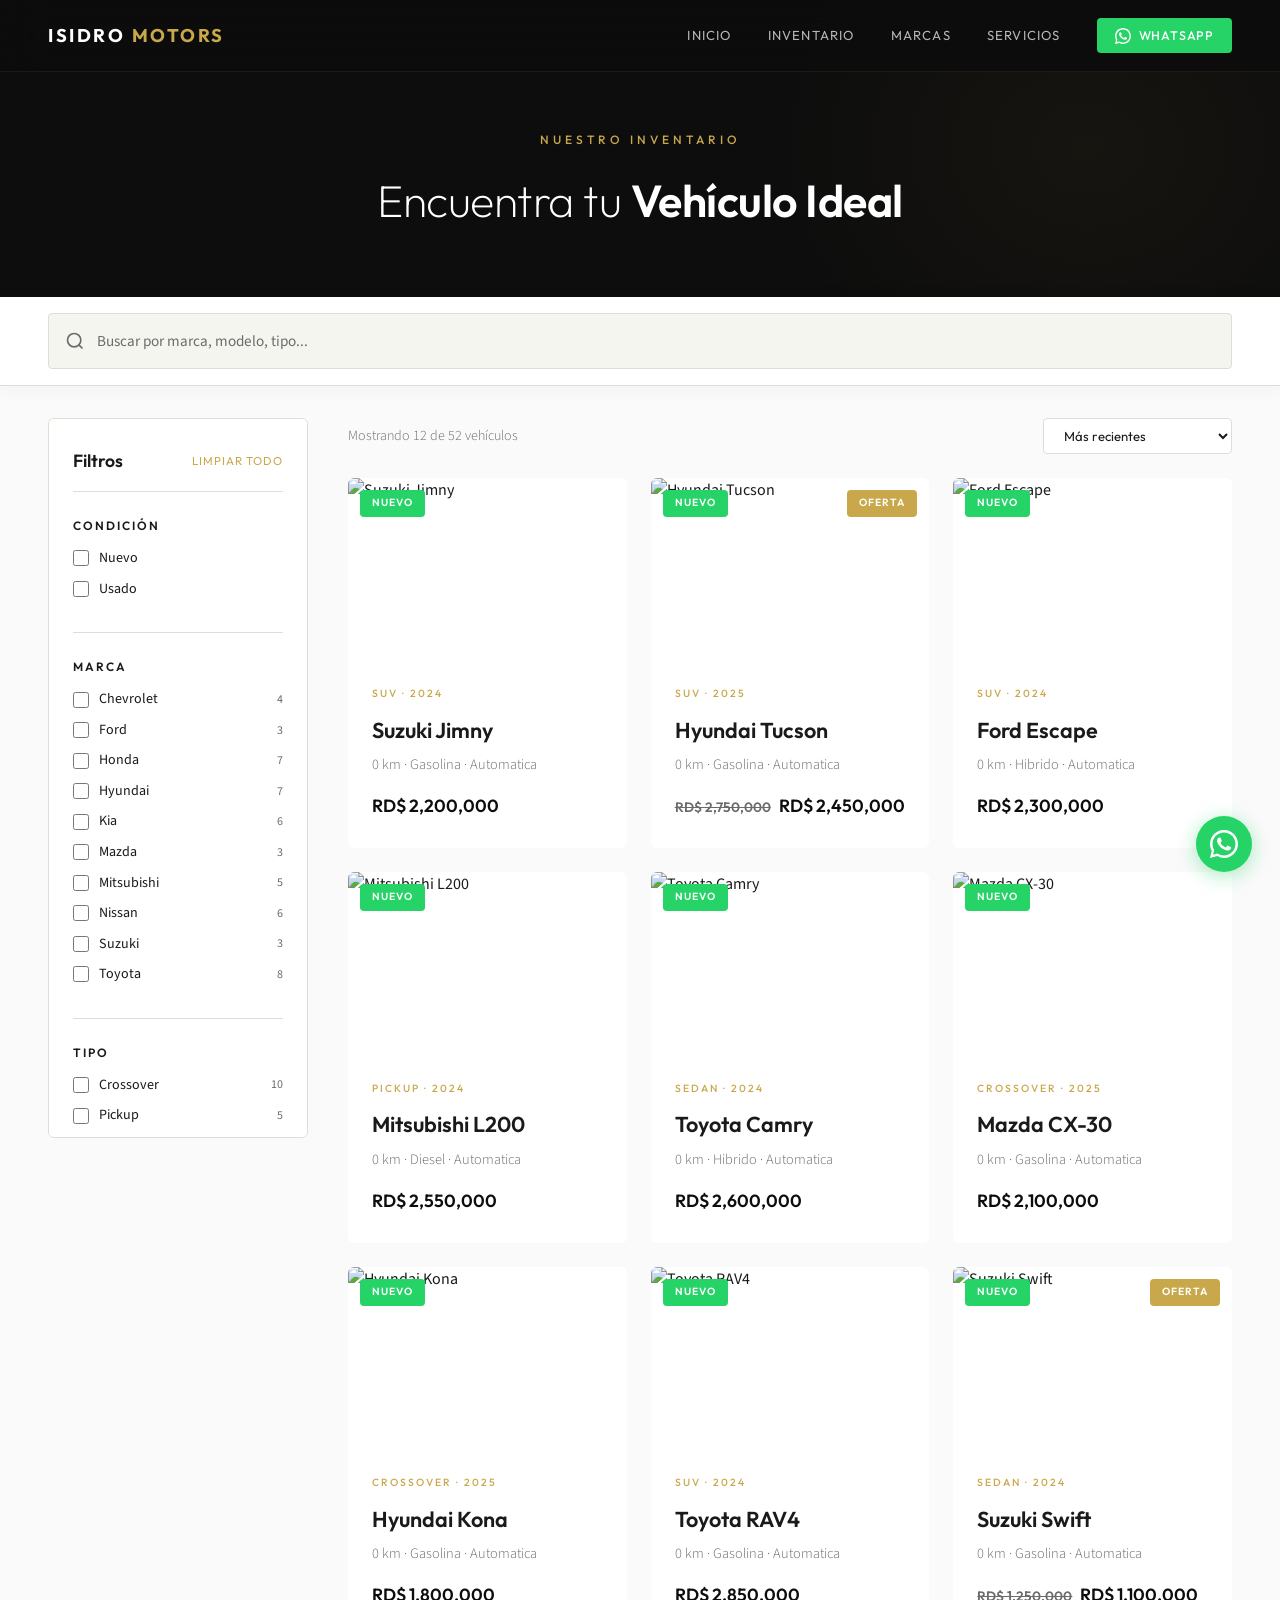
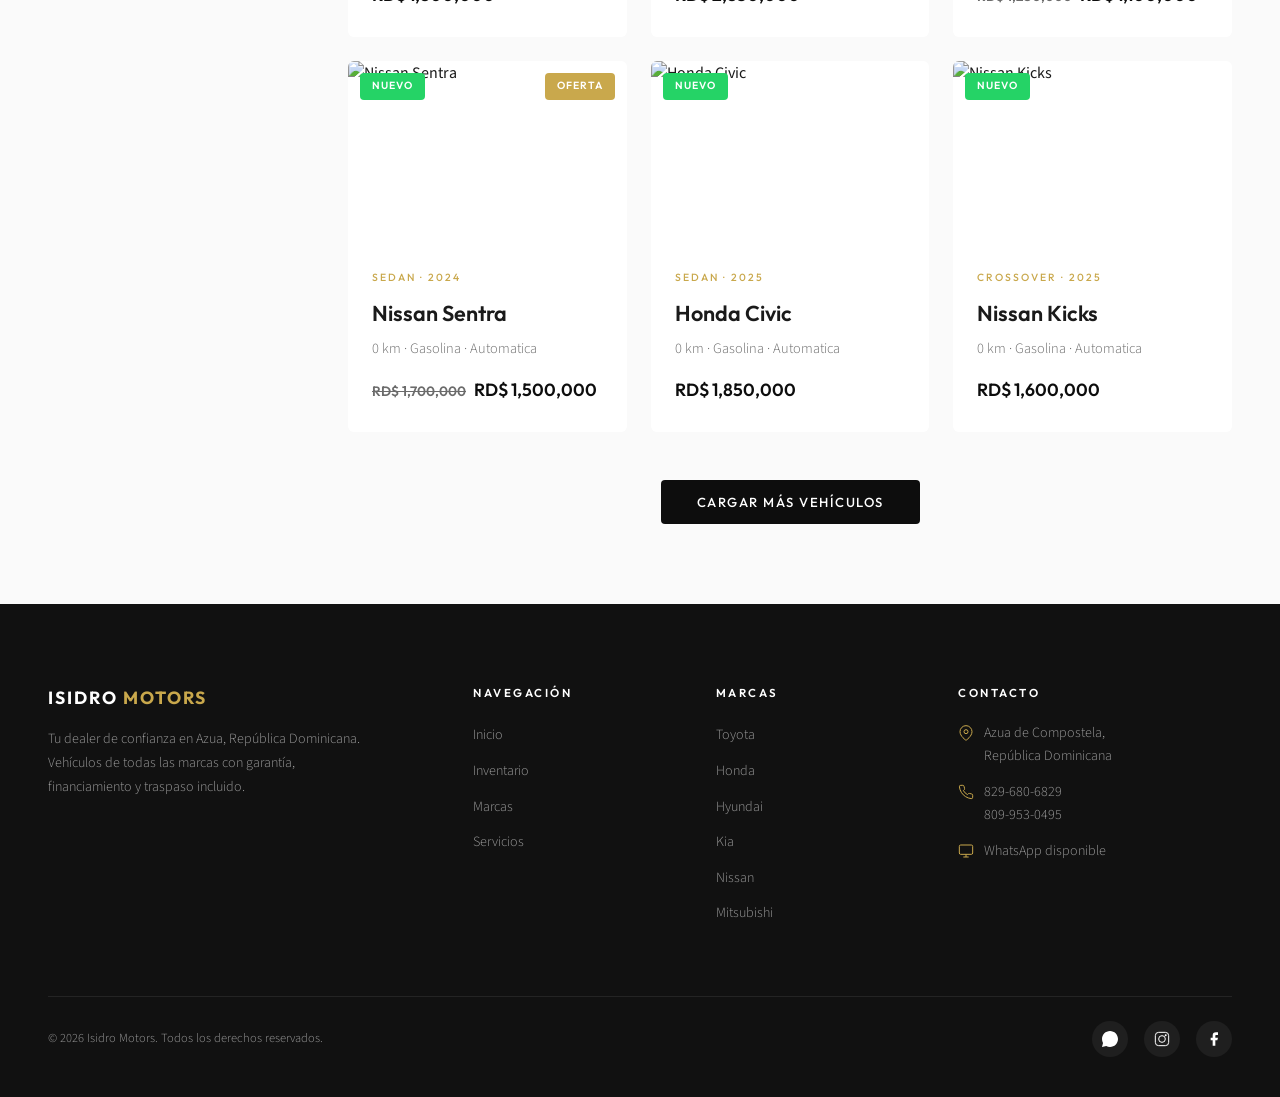
==== commit 5056b2dc: "Fix Safari: cache-busting, flexbox CEO, hardcoded values Critical fixes for Safari/iPhone: - Remove " ====
--- a/inventario.html
+++ b/inventario.html
@@ -8,8 +8,8 @@
   <link rel="preconnect" href="https://fonts.googleapis.com">
   <link rel="preconnect" href="https://fonts.gstatic.com" crossorigin>
   <link href="https://fonts.googleapis.com/css2?family=Bebas+Neue&family=Outfit:wght@200;300;400;500;600;700&family=Source+Sans+3:wght@300;400;500;600&display=swap" rel="stylesheet">
-  <link rel="stylesheet" href="css/shared.css">
-  <link rel="stylesheet" href="css/inventario.css">
+  <link rel="stylesheet" href="css/shared.css?v=3">
+  <link rel="stylesheet" href="css/inventario.css?v=3">
 </head>
 <body>
 
@@ -241,8 +241,8 @@
   <!-- ═══════════════════════════════════════════
        SCRIPTS
   ═══════════════════════════════════════════ -->
-  <script src="js/vehiculos-data.js"></script>
-  <script src="js/shared.js"></script>
-  <script src="js/inventario.js"></script>
+  <script src="js/vehiculos-data.js?v=3"></script>
+  <script src="js/shared.js?v=3"></script>
+  <script src="js/inventario.js?v=3"></script>
 </body>
 </html>
--- a/css/shared.css
+++ b/css/shared.css
@@ -691,4 +691,4 @@
 }
 .inv-badge--new { background: #25D366; color: #fff; }
 .inv-badge--offer { background: var(--color-accent); color: #fff; }
-.inv-badge--used { background: rgba(0,0,0,0.6); color: #fff; backdrop-filter: blur(8px); }
+.inv-badge--used { background: rgba(0,0,0,0.6); color: #fff; -webkit-backdrop-filter: blur(8px); backdrop-filter: blur(8px); }
